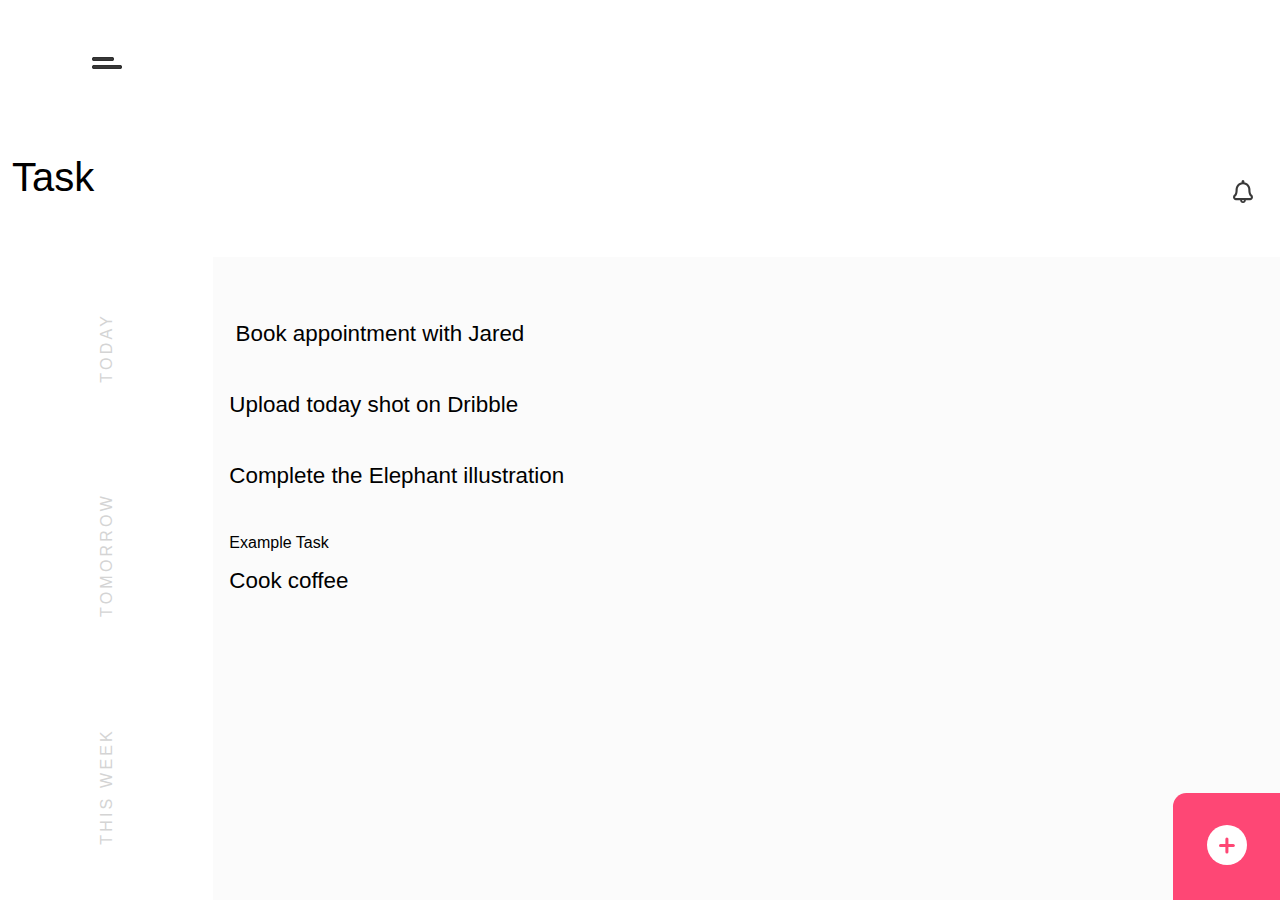
==== index.html @ bd6c1636 "Add basic html structure" ====
<!DOCTYPE html>
<html lang="en">
  <head>
    <meta charset="UTF-8" />
    <meta http-equiv="X-UA-Compatible" content="IE=edge" />
    <meta name="viewport" content="width=device-width, initial-scale=1.0" />
    <link rel="stylesheet" href="styles.css" />
    <title>Dashboard</title>
  </head>
  <body>
    <main class="container">
      <button aria-label="open menu" class="iconButton iconButtonMenu">
        <img src="/assets/menu.svg" alt="" />
      </button>
      <h1>Task</h1>
      <button aria-label="open notifications" class="iconButton iconButtonBell">
        <img src="assets/bell.svg" alt="" />
      </button>
      <nav class="filter-nav">
        <a href="" class="filter-nav-link"> today </a>
        <a href="" class="filter-nav-link"> tomorrow </a>
        <a href="" class="filter-nav-link"> this week </a>
      </nav>
      <!--copied task items from Philipp due to time, check later-->
      <section class="taskList">
        <label class="taskItem">
          <input class="taskItem__checkbox" type="checkbox" name="tasks" />
          <span class="taskItem__labelText">Book appointment with Jared</span>
        </label>

        <label class="taskItem">
          <input class="taskItem__checkbox" type="checkbox" name="tasks" /><span
            class="taskItem__labelText"
            >Upload today shot on Dribble</span
          >
        </label>

        <label class="taskItem">
          <input class="taskItem__checkbox" type="checkbox" name="tasks" /><span
            class="taskItem__labelText"
            >Complete the Elephant illustration</span
          >
        </label>
      </section>
      <button class="action-button">
        <img src="../../assets/plus.svg" alt="add new task" />
      </button>
    </main>
    <script src="index.js" defer="true"></script>
  </body>
</html>
---- styles.css ----
*,
*::before,
*::after {
  box-sizing: border-box;
}

:root {
  --ff-primary: "Roboto", sans-serif;
  --ff-secondary: "Montserrat", sans-serif;
  --fw-primary: 500;
  --fw-primary-bold: 900;
  --fw-primary-light: 300;
  --fw-secondary: 600;
  --primary-color: #fe4775;
  --secondary-color: #161060;
  --text-primary: #393939;
  --text-secondary: #111111;
  --content-passive: #d4d4d4;
  --content-background: hsla(0, 0%, 83%, 0.1);
}

body {
  margin: 0;
  padding: 0;
  height: 100vh;
  font-family: var(--ff-primary);
}

header {
  width: 100%;
}

.container {
  display: grid;
  height: 100%;
  grid-template-columns: 1fr 5fr;
  grid-template-rows: 1fr 1fr 4fr 1fr;
}

h1 {
  grid-row: 2/2;
  grid-column: 1/2;
  font-weight: var(--fw-primary-light);
  font-size: 2.5em;
  padding-left: 0.3em;
}

.iconButton {
  border: none;
  background: transparent;
  cursor: pointer;
}

.iconButtonMenu {
  grid-column: 1/1;
}

.iconButtonBell {
  grid-row: 2/3;
  justify-self: end;
  padding-right: 2em;
}

.filter-nav {
  display: grid;
  grid-column: 1/2;
  grid-row: span 2;
  place-items: center;
}

.filter-nav-link {
  text-decoration: none;
  font-size: 1em;
  font-weight: var(--fw-primary-light);
  color: var(--content-passive);
  transform: rotate(180deg);
  writing-mode: vertical-lr;
  text-transform: uppercase;
  letter-spacing: 0.2em;
}

.filter-nav-link__active {
  color: var(--primary-color);
}

.taskList {
  background-color: var(--content-background);
  font-weight: var(--fw-primary-light);
  grid-column: 2/3;
  grid-row: span 2;
  overflow: auto;
  padding-left: 1em;
  padding-top: 4em;
}

/* Copied from Philipp due to time, check later */

.taskItem {
  display: block;
  margin-bottom: 2em;
  font-size: 1.4em;
}

.taskItem__checkbox {
  opacity: 0;
  width: 0;
  height: 0;
  margin: 0;
}

.taskItem__checkbox:checked + .taskItem__labelText {
  text-decoration: line-through 0.14em var(--primary-color);
}

.action-button {
  background-color: var(--primary-color);
  width: 8em;
  height: 8em;
  border-radius: 1em 0 0 0;
  position: absolute;
  bottom: 0;
  right: 0;
  border: none;
}
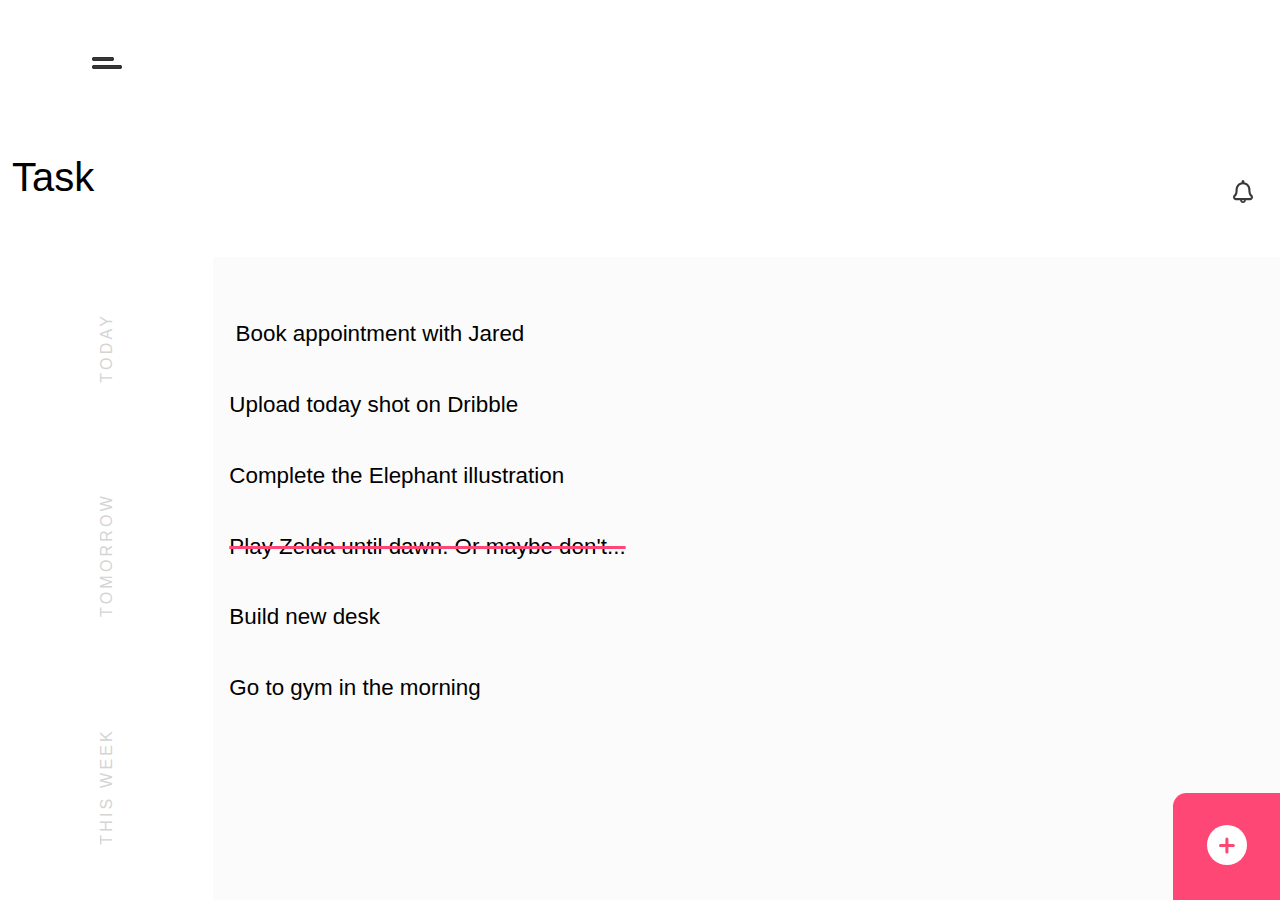
==== commit 8b0b8345: "Add module type to script tags" ====
--- a/index.html
+++ b/index.html
@@ -46,6 +46,6 @@
         <img src="../../assets/plus.svg" alt="add new task" />
       </button>
     </main>
-    <script src="index.js" defer="true"></script>
+    <script type="module" src="index.js" defer="true"></script>
   </body>
 </html>
--- a/styles.css
+++ b/styles.css
@@ -122,3 +122,84 @@
   right: 0;
   border: none;
 }
+
+.newTask_container {
+  display: grid;
+  grid-template-columns: 1fr;
+  grid-template-rows: 1fr 2fr;
+  height: 100%;
+}
+
+.newTask__header {
+  grid-row: 1/1;
+  align-self: center;
+}
+
+.addTaskForm {
+  grid-row: 2/2;
+}
+
+.addTaskForm__userInput {
+  margin-left: 1.5em;
+  align-items: stretch;
+}
+
+.addTaskForm__description {
+  display: block;
+  text-transform: uppercase;
+  letter-spacing: 0.2em;
+  padding: 0;
+}
+
+.addTaskForm__textInput {
+  font-size: 2rem;
+  padding: 0.5em 0.3em 0.5em 0.1em;
+  width: 100%;
+  border: none;
+  border-bottom: 0.1em solid var(--content-passive);
+}
+
+.addTaskForm__textInput::placeholder {
+  color: var(--content-passive);
+}
+
+.addTaskForm__fieldset {
+  border: none;
+  padding: 0;
+  margin: 3em 0 0 0;
+}
+
+.addTaskForm__radioGroup {
+  border: none;
+  background-color: var(--content-background);
+  margin-top: 1em;
+  padding: 2em 1em;
+  display: flex;
+  flex-direction: row;
+  justify-content: space-around;
+
+  /* width: fit-content; */
+}
+
+.addTaskForm__radio {
+  width: 0;
+  height: 0;
+  opacity: 0;
+}
+
+.addTaskForm__radio:checked + .addTaskForm__radioLabel {
+  color: var(--primary-color);
+}
+
+.addTaskForm__submit {
+  font-size: 1.2rem;
+  border: none;
+  width: 100%;
+  padding: 2rem;
+  background-color: var(--primary-color);
+  color: #ffffff;
+  position: absolute;
+  bottom: 0;
+  left: 0;
+  right: 0;
+}
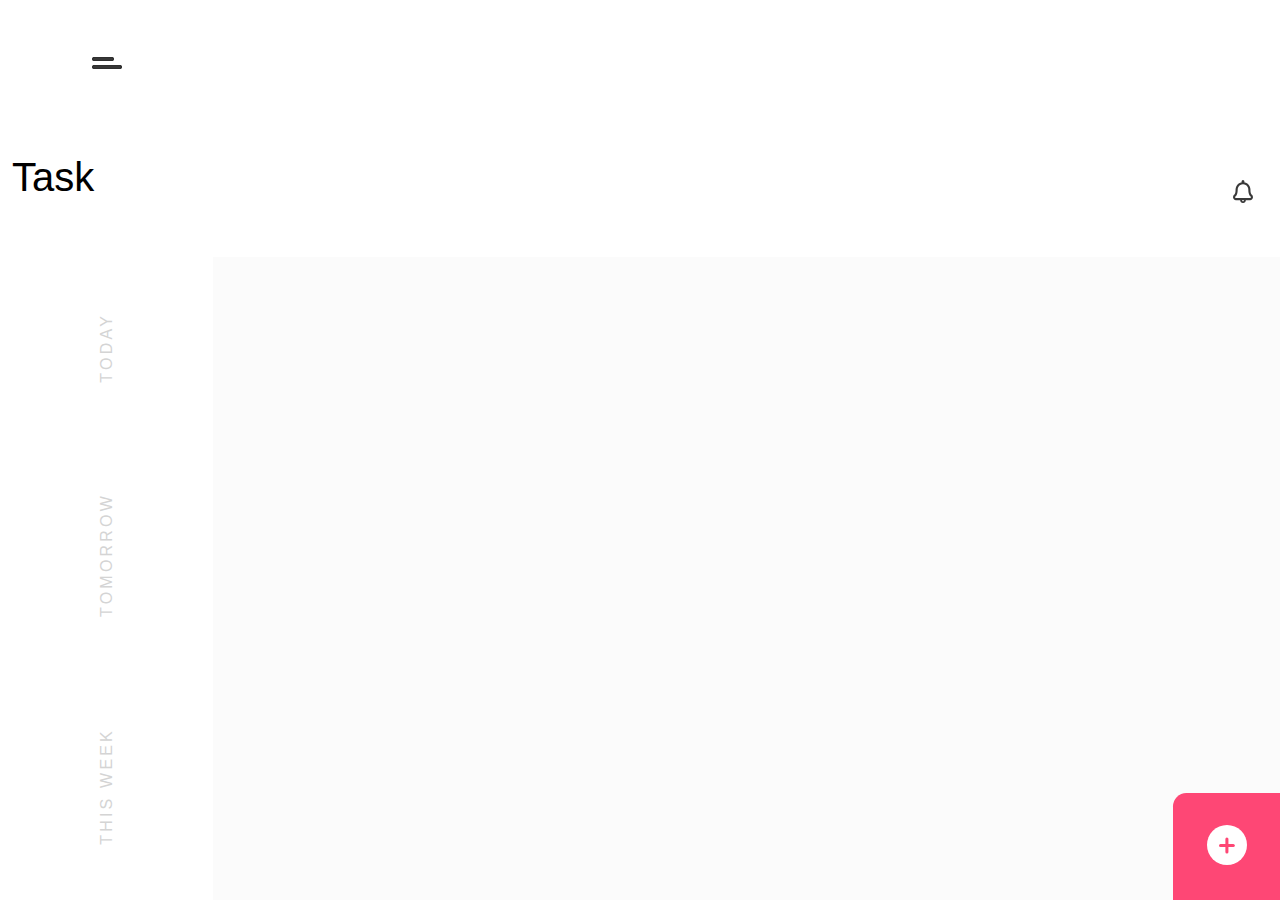
==== commit f16b7654: "Add function to save taskListItem into LS" ====
--- a/index.html
+++ b/index.html
@@ -23,7 +23,7 @@
       </nav>
       <!--copied task items from Philipp due to time, check later-->
       <section class="taskList">
-        <label class="taskItem">
+        <!--<label class="taskItem">
           <input class="taskItem__checkbox" type="checkbox" name="tasks" />
           <span class="taskItem__labelText">Book appointment with Jared</span>
         </label>
@@ -40,7 +40,7 @@
             class="taskItem__labelText"
             >Complete the Elephant illustration</span
           >
-        </label>
+        </label> -->
       </section>
       <button class="action-button">
         <img src="../../assets/plus.svg" alt="add new task" />
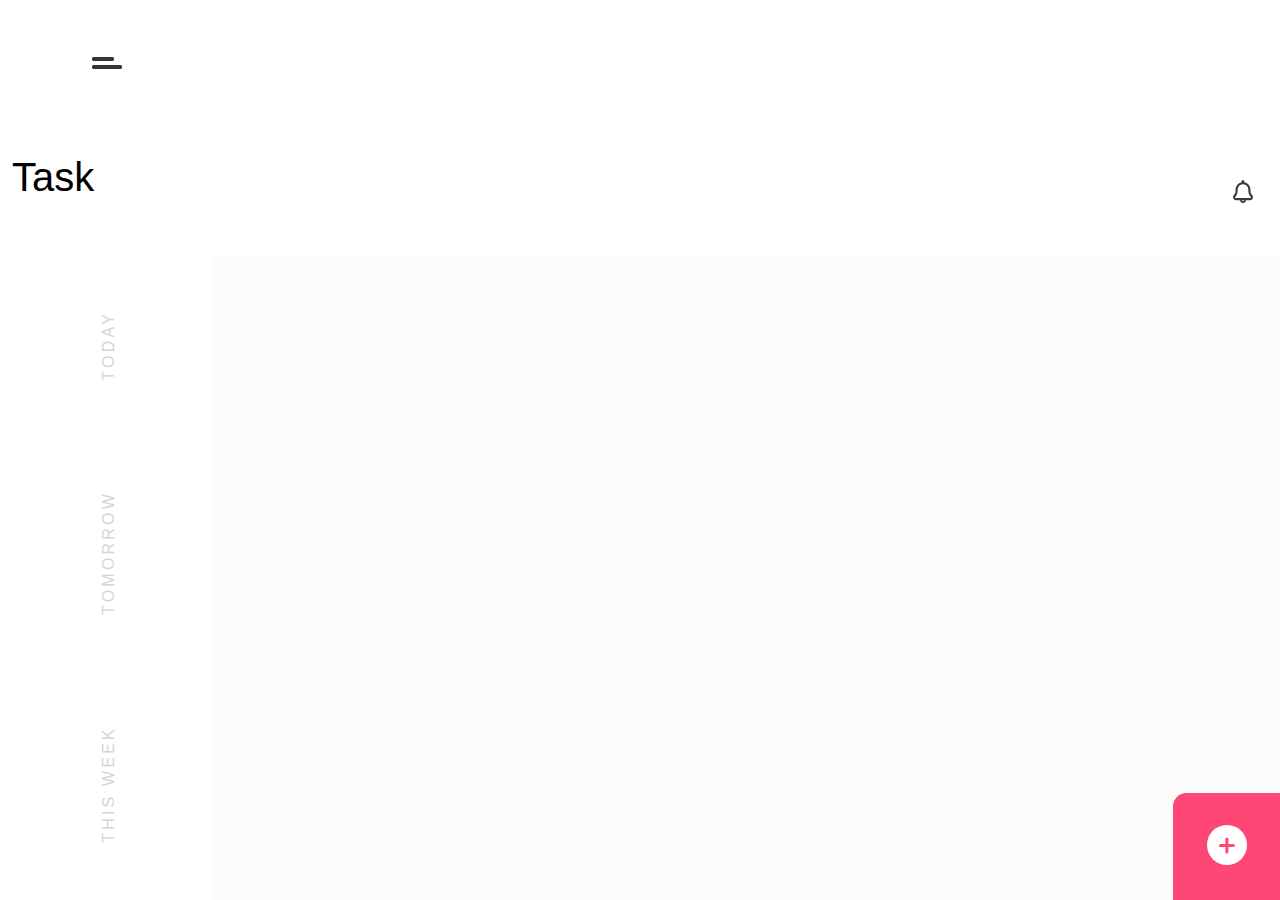
==== commit f7fb8308: "Change nav into radio buttons in index.html" ====
--- a/index.html
+++ b/index.html
@@ -16,11 +16,40 @@
       <button aria-label="open notifications" class="iconButton iconButtonBell">
         <img src="assets/bell.svg" alt="" />
       </button>
-      <nav class="filter-nav">
+      <div class="filter-nav">
+        <label>
+          <input
+            type="radio"
+            name="today"
+            value="today"
+            class="filter-nav-link_button"
+          />
+          <span class="filter-nav-link">Today</span>
+        </label>
+        <label>
+          <input
+            type="radio"
+            name="today"
+            value="today"
+            class="filter-nav-link_button"
+          />
+          <span class="filter-nav-link">Tomorrow</span>
+        </label>
+        <label>
+          <input
+            type="radio"
+            name="today"
+            value="today"
+            class="filter-nav-link_button"
+          />
+          <span class="filter-nav-link">This Week</span>
+        </label>
+      </div>
+      <!-- <nav class="filter-nav">
         <a href="" class="filter-nav-link"> today </a>
         <a href="" class="filter-nav-link"> tomorrow </a>
         <a href="" class="filter-nav-link"> this week </a>
-      </nav>
+      </nav> -->
       <!--copied task items from Philipp due to time, check later-->
       <section class="taskList">
         <!--<label class="taskItem">
@@ -43,7 +72,9 @@
         </label> -->
       </section>
       <button class="action-button">
-        <img src="../../assets/plus.svg" alt="add new task" />
+        <a href="newTask.html"
+          ><img src="../../assets/plus.svg" alt="add new task"
+        /></a>
       </button>
     </main>
     <script type="module" src="index.js" defer="true"></script>
--- a/styles.css
+++ b/styles.css
@@ -79,6 +79,13 @@
   letter-spacing: 0.2em;
 }
 
+.filter-nav-link_button {
+  opacity: 0;
+  width: 0;
+  height: 0;
+  margin: 0;
+}
+
 .filter-nav-link__active {
   color: var(--primary-color);
 }
